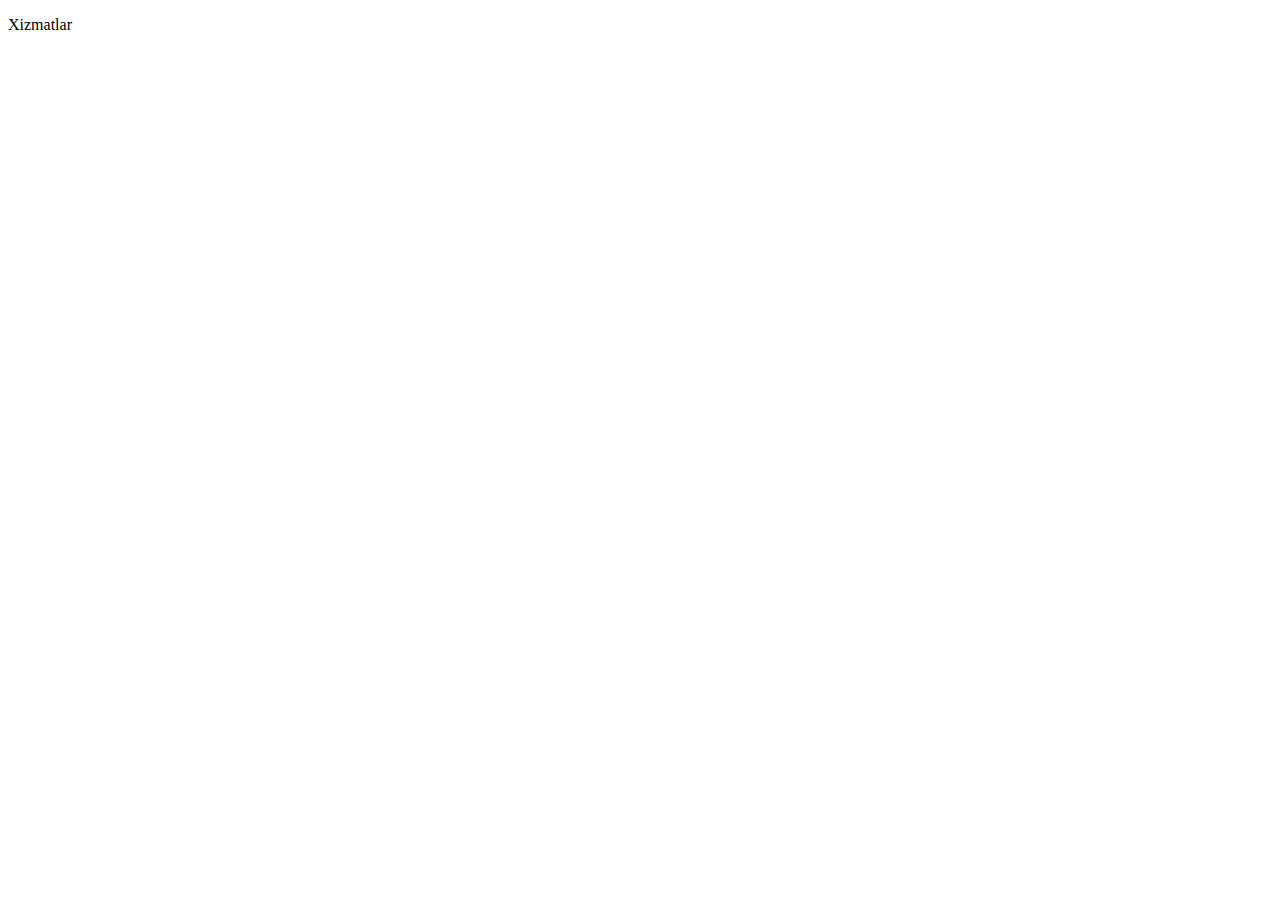
==== services.html @ 5ec57f97 "Initial commit" ====
<!DOCTYPE html>
<html lang="en">
<head>
    <meta charset="UTF-8">
    <meta http-equiv="X-UA-Compatible" content="IE=edge">
    <meta name="viewport" content="width=device-width, initial-scale=1.0">
    <title>Xizmatlar</title>
</head>
<body>
    <p>Xizmatlar</p>
</body>
</html>
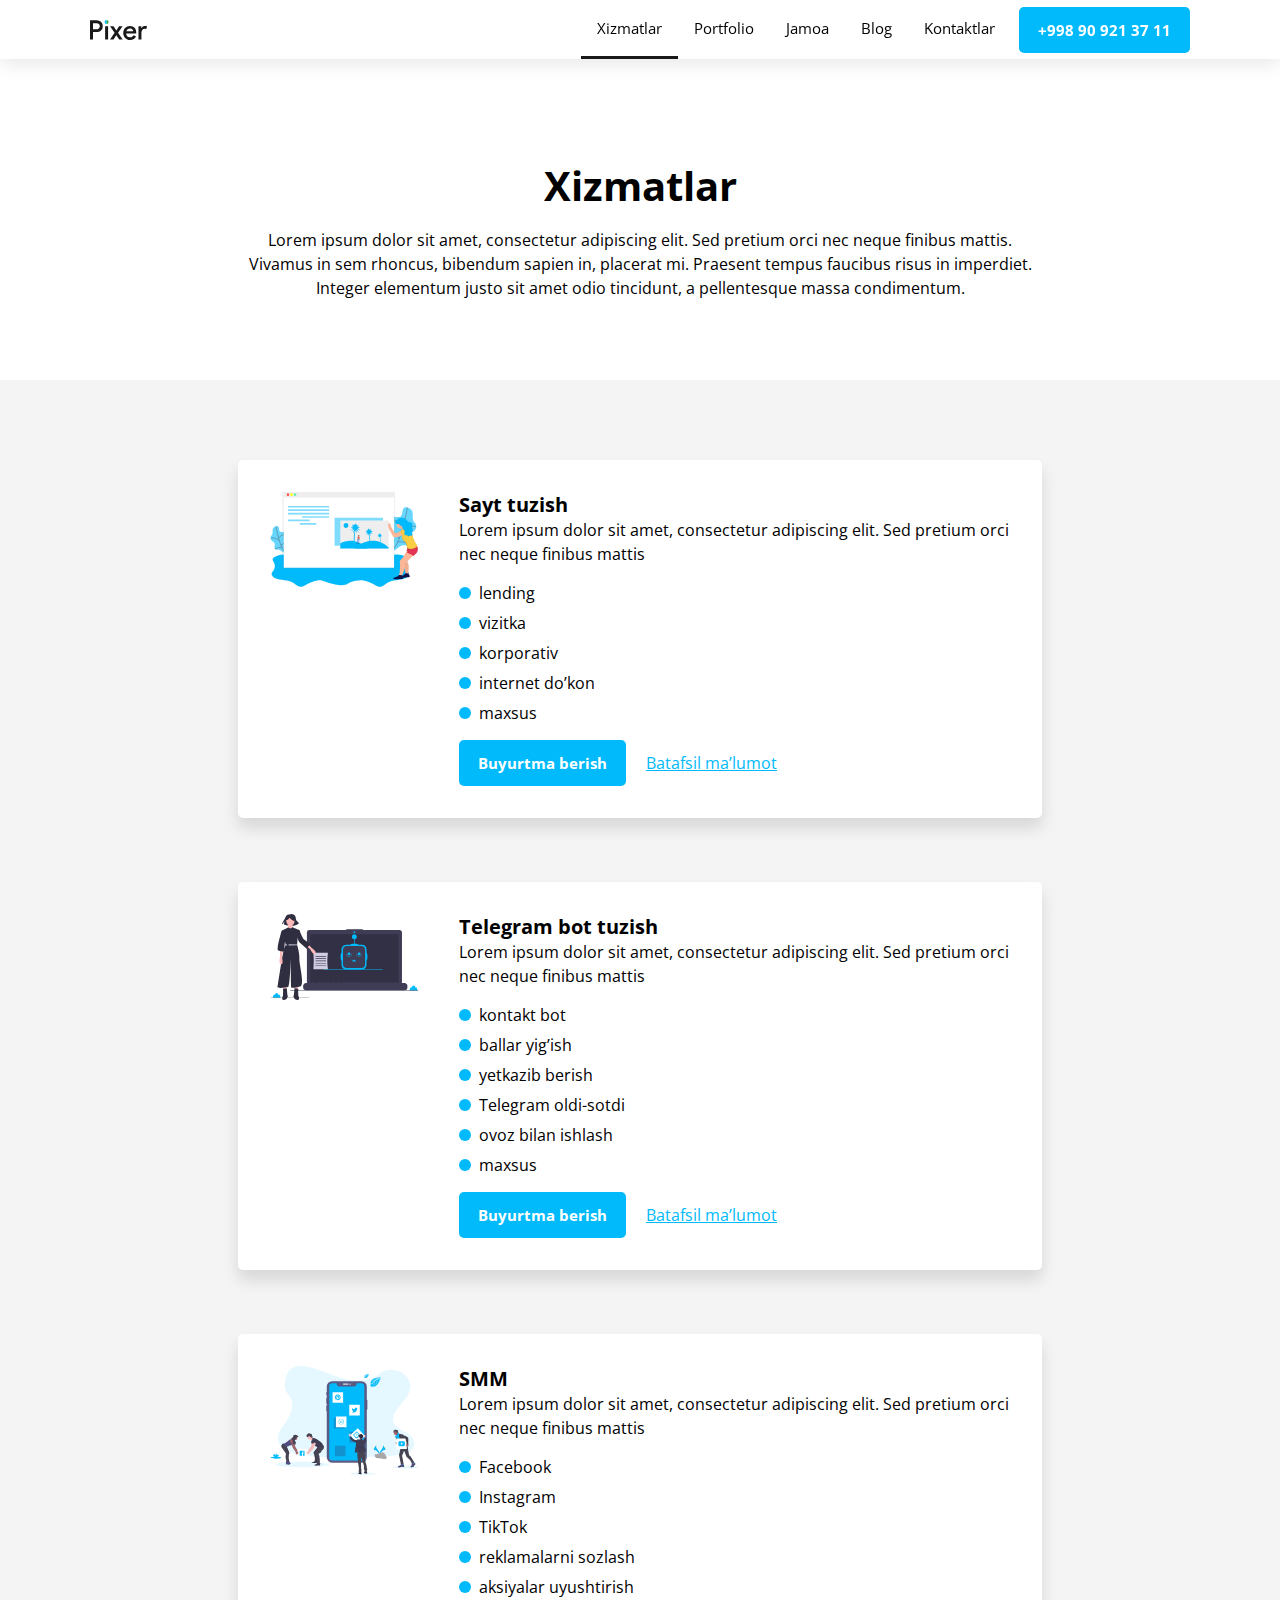
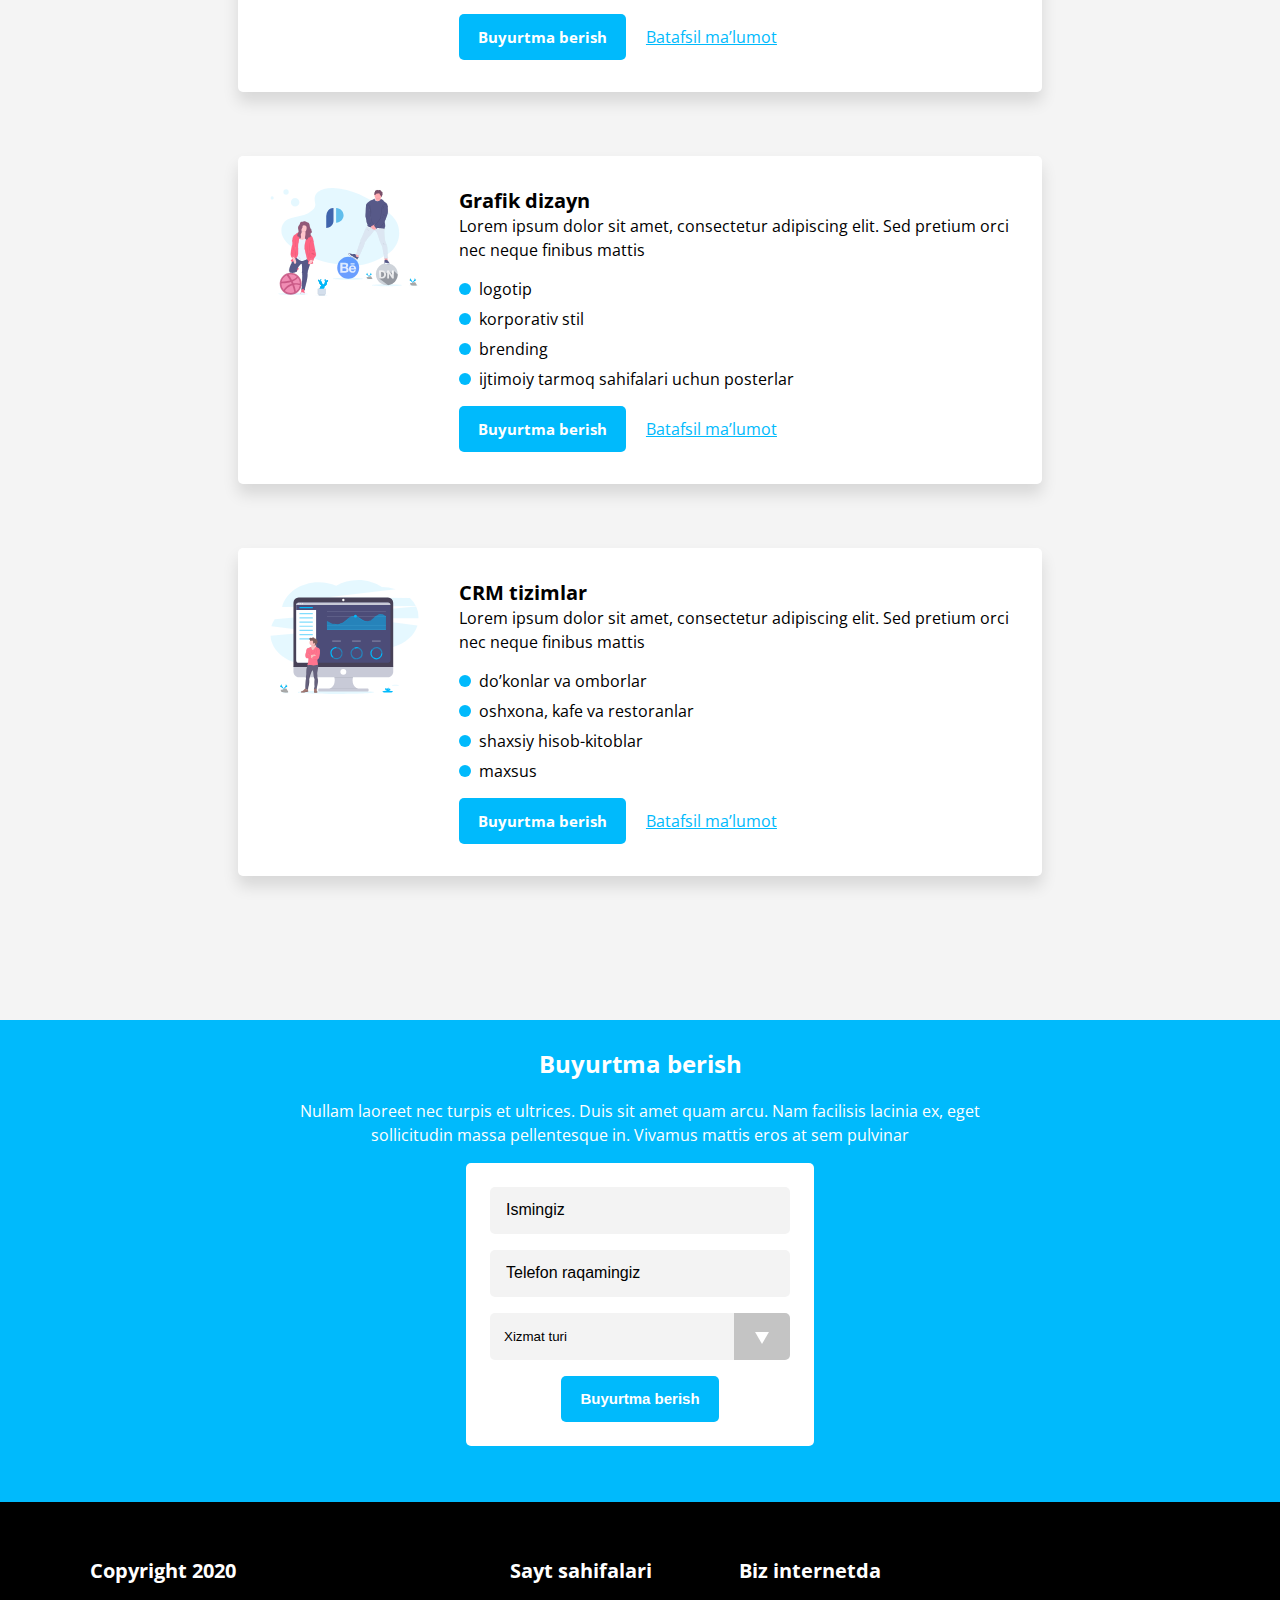
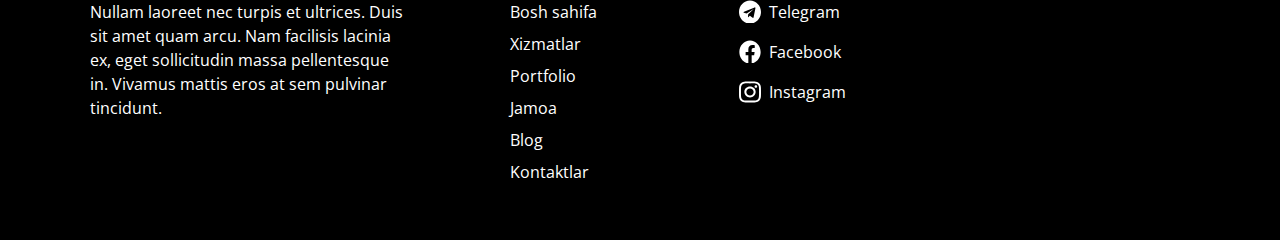
==== commit c708f0fb: "add services page and drop down header" ====
--- a/services.html
+++ b/services.html
@@ -1,12 +1,235 @@
 <!DOCTYPE html>
-<html lang="en">
+<html lang="uz">
 <head>
     <meta charset="UTF-8">
     <meta http-equiv="X-UA-Compatible" content="IE=edge">
     <meta name="viewport" content="width=device-width, initial-scale=1.0">
     <title>Xizmatlar</title>
+    
+    <link rel="stylesheet" href="./css/services.css">
 </head>
 <body>
-    <p>Xizmatlar</p>
-</body>
-</html>+    <!-- header start -->
+    <header>
+        <div class="container">
+            <div class="site-header">
+                <a class="site-logo" href="./index.html"><img class="site-logo-img" src="./images/header-logo.svg"
+                    width="58" height="20" alt="pixer logo"></a>
+                    
+                    <div class="site-navbar">
+                        <ul class="navbar-list">
+                            <li class="navbar-list-item navbar-link-services"><a class="navbar-link" href="./services.html">Xizmatlar</a></li>
+                            <li class="navbar-list-item"><a class="navbar-link" href="./portfolio.html">Portfolio</a></li>
+                            <li class="navbar-list-item"><a class="navbar-link" href="./team.html">Jamoa</a></li>
+                            <li class="navbar-list-item"><a class="navbar-link" href="./blog.html">Blog</a></li>
+                            <li class="navbar-list-item"><a class="navbar-link" href="./contacts.html">Kontaktlar</a></li>
+                        </ul>
+                        
+                        <a class="section-buttons" href="tel:+998909213711">+998 90 921 37 11</a>
+                    </div>
+                </div>
+            </div>
+        </header>
+        <!-- header finish -->
+        
+        
+        <main>
+            <section class="services-section">
+                <div class="container">
+                    <div class="services-box">
+                        <h2 class="services-theme">Xizmatlar</h2>
+                        <p class="services-info-text">Lorem ipsum dolor sit amet, consectetur adipiscing elit. Sed pretium orci nec neque finibus mattis. Vivamus in sem rhoncus, bibendum sapien in, placerat mi. Praesent tempus faucibus risus in imperdiet. Integer elementum justo sit amet odio tincidunt, a pellentesque massa condimentum.
+                        </p>
+                    </div>
+                </div>
+            </section>
+            
+            <section class="services-list-section">
+                <div class="container">
+                    <ul class="services-list">
+                        <li class="services-list-item">
+                            <div class="services-list-item-box">
+                                <h3 class="services-item-theme">Sayt tuzish</h3>
+                                <p class="services-item-text services-info-text">
+                                    Lorem ipsum dolor sit amet, consectetur adipiscing elit. Sed pretium orci nec neque finibus mattis
+                                </p>
+                                
+                                <ul class="services-second-list">
+                                    <li class="services-second-list-item">lending</li>
+                                    <li class="services-second-list-item">vizitka</li>
+                                    <li class="services-second-list-item">korporativ</li>
+                                    <li class="services-second-list-item">internet do’kon</li>
+                                    <li class="services-second-list-item">maxsus</li>
+                                </ul>
+                                
+                                <div class="services-list-link-box">
+                                    <a href="#" target="blank" class="services-link-book section-buttons">Buyurtma berish</a>
+                                    <a href="#" target="blank" class="services-link-info services-under-link-item">Batafsil ma’lumot</a>
+                                </div>
+                            </div>
+                            
+                        </li>
+                        <li class="services-list-item services-telegram-list">
+                            <div class="services-list-item-box">
+                                <h3 class="services-item-theme">Telegram bot tuzish</h3>
+                                <p class="services-item-text services-info-text">
+                                    Lorem ipsum dolor sit amet, consectetur adipiscing elit. Sed pretium orci nec neque finibus mattis
+                                </p>
+                                
+                                <ul class="services-second-list">
+                                    <li class="services-second-list-item">kontakt bot</li>
+                                    <li class="services-second-list-item">ballar yig’ish</li>
+                                    <li class="services-second-list-item">yetkazib berish</li>
+                                    <li class="services-second-list-item">Telegram oldi-sotdi</li>
+                                    <li class="services-second-list-item">ovoz bilan ishlash</li>
+                                    <li class="services-second-list-item">maxsus</li>
+                                </ul>
+                                
+                                <div class="services-list-link-box">
+                                    <a href="#" target="blank" class="services-link-book section-buttons">Buyurtma berish</a>
+                                    <a href="#" target="blank" class="services-link-info services-under-link-item">Batafsil ma’lumot</a>
+                                </div>
+                            </div>
+                            
+                        </li>
+                        <li class="services-list-item services-smm-list">
+                            <div class="services-list-item-box">
+                                <h3 class="services-item-theme">SMM</h3>
+                                <p class="services-item-text services-info-text">
+                                    Lorem ipsum dolor sit amet, consectetur adipiscing elit. Sed pretium orci nec neque finibus mattis
+                                </p>
+                                
+                                <ul class="services-second-list">
+                                    <li class="services-second-list-item">Facebook</li>
+                                    <li class="services-second-list-item">Instagram</li>
+                                    <li class="services-second-list-item">TikTok</li>
+                                    <li class="services-second-list-item">reklamalarni sozlash</li>
+                                    <li class="services-second-list-item">aksiyalar uyushtirish</li>
+                                </ul>
+                                
+                                <div class="services-list-link-box">
+                                    <a href="#" target="blank" class="services-link-book section-buttons">Buyurtma berish</a>
+                                    <a href="#" target="blank" class="services-link-info services-under-link-item">Batafsil ma’lumot</a>
+                                </div>
+                            </div>
+                            
+                        </li>
+                        <li class="services-list-item services-grapihic-list">
+                            <div class="services-list-item-box">
+                                <h3 class="services-item-theme">Grafik dizayn</h3>
+                                <p class="services-item-text services-info-text">
+                                    Lorem ipsum dolor sit amet, consectetur adipiscing elit. Sed pretium orci nec neque finibus mattis
+                                </p>
+                                
+                                <ul class="services-second-list">
+                                    <li class="services-second-list-item">logotip</li>
+                                    <li class="services-second-list-item">korporativ stil</li>
+                                    <li class="services-second-list-item">brending</li>
+                                    <li class="services-second-list-item">ijtimoiy tarmoq sahifalari uchun posterlar</li>
+                                </ul>
+                                
+                                <div class="services-list-link-box">
+                                    <a href="#" target="blank" class="services-link-book section-buttons">Buyurtma berish</a>
+                                    <a href="#" target="blank" class="services-link-info services-under-link-item">Batafsil ma’lumot</a>
+                                </div>
+                            </div>
+                            
+                        </li>
+                        <li class="services-list-item services-crm-list">
+                            <div class="services-list-item-box">
+                                <h3 class="services-item-theme">CRM tizimlar</h3>
+                                <p class="services-item-text services-info-text">
+                                    Lorem ipsum dolor sit amet, consectetur adipiscing elit. Sed pretium orci nec neque finibus mattis
+                                </p>
+                                
+                                <ul class="services-second-list">
+                                    <li class="services-second-list-item">do’konlar va omborlar</li>
+                                    <li class="services-second-list-item">oshxona, kafe va restoranlar</li>
+                                    <li class="services-second-list-item">shaxsiy hisob-kitoblar</li>
+                                    <li class="services-second-list-item">maxsus</li>
+                                </ul>
+                                
+                                <div class="services-list-link-box">
+                                    <a href="#" target="blank" class="services-link-book section-buttons">Buyurtma berish</a>
+                                    <a href="#" target="blank" class="services-link-info services-under-link-item">Batafsil ma’lumot</a>
+                                </div>
+                            </div>
+                            
+                        </li>
+                    </ul>
+                </div>
+            </section>
+            
+            <section class="order" id="order">
+                <div class="container">
+                    <div class="order-top">
+                        <h2 class="order-top-theme">Buyurtma berish</h2>
+                        <p class="order-top-text">
+                            Nullam laoreet nec turpis et ultrices. Duis sit amet quam arcu. Nam facilisis lacinia ex, eget
+                            sollicitudin massa pellentesque in. Vivamus mattis eros at sem pulvinar
+                        </p>
+                    </div>
+                    
+                    <form class="order-form" action="https://echo.htmlacademy.ru/courses" method="post" autocomplete="off">
+                        
+                        <label>
+                            <input class="site-order-item" type="text" placeholder="Ismingiz" aria-label="Ismingiz"
+                            name="your name" required>
+                        </label>
+                        <label>
+                            <input class="site-order-item" type="tel" placeholder="Telefon raqamingiz"
+                            aria-label="Telefon raqamingiz" name="your number" required>
+                        </label>
+                        
+                        <select class="order-list" name="order-list">
+                            <option value="xizmatturi" selected disabled>Xizmat turi</option>
+                            <option value="Vebsayttuzish">Vebsayt tuzish</option>
+                            <option value="Telegrambot">Telegram bot</option>
+                            <option value="SMM">SMM</option>
+                            <option value="Grafikdizayn">Grafik dizayn</option>
+                            <option value="CRMtizimlar">CRM tizimlar</option>
+                        </select>
+                        
+                        <button class="section-buttons order-button hero-link" type="submit">Buyurtma berish</button>
+                    </form>
+                </div>
+            </section>
+        </main>
+        
+        <footer class="site-footer">
+            <div class="container">
+                <div class="footer-inner">
+                    <div class="footer-inner-start">
+                        <p class="footer-theme">Copyright 2020</p>
+                        <p class="footer-text">
+                            Nullam laoreet nec turpis et ultrices. Duis sit amet quam arcu. Nam facilisis lacinia ex,
+                            eget
+                            sollicitudin massa pellentesque in. Vivamus mattis eros at sem pulvinar tincidunt.
+                        </p>
+                    </div>
+                    <div class="site-pages-box">
+                        <p class="pages-item-theme">Sayt sahifalari</p>
+                        
+                        <ul class="site-pages-list">
+                            <li class="site-pages-list-item"><a class="footer-links" href="./index.html">Bosh sahifa</a></li>
+                            <li class="site-pages-list-item"><a class="footer-links" href="./services.html">Xizmatlar</a></li>
+                            <li class="site-pages-list-item"><a class="footer-links" href="./portfolio.html">Portfolio</a></li>
+                            <li class="site-pages-list-item"><a class="footer-links" href="./team.html">Jamoa</a></li>
+                            <li class="site-pages-list-item"><a class="footer-links" href="./blog.html">Blog</a></li>
+                            <li class="site-pages-list-item"><a class="footer-links" href="./contacts.html">Kontaktlar</a></li>
+                        </ul>
+                    </div>
+                    <div class="out-internet">
+                        <p class="pages-item-theme">Biz internetda</p>
+                        
+                        <ul class="socials-list">
+                            <li class="socials-list-item"><a class="socials-links telegram" href="#">Telegram</a></li>
+                            <li class="socials-list-item"><a class="socials-links facebook" href="#">Facebook</a></li>
+                            <li class="socials-list-item"><a class="socials-links instagram" href="#">Instagram</a></li>
+                        </ul>
+                    </div>
+                </div>
+            </div>
+        </footer>
+    </body>
+    </html>--- a/css/services.css
+++ b/css/services.css
@@ -0,0 +1,510 @@
+:root {
+    --fontregular: 400;
+    --font700: 700;
+    --colorblack: #000;
+    --colorblue: #00BAFC;
+    --colorwhite: #fff;
+}
+
+/* open-sans-regular - latin_cyrillic */
+@font-face {
+    font-family: "Open Sans";
+    font-style: normal;
+    font-weight: 400;
+    src: url("../fonts/open-sans-v29-latin_cyrillic-regular.woff2") format("woff2"),
+    url("../fonts/open-sans-v29-latin_cyrillic-regular.woff") format("woff");
+}
+
+/* open-sans-700 - latin_cyrillic */
+@font-face {
+    font-family: "Open Sans";
+    font-style: normal;
+    font-weight: 700;
+    src: url("../fonts/open-sans-v29-latin_cyrillic-700.woff2") format("woff2"),
+    url("../fonts/open-sans-v29-latin_cyrillic-700.woff") format("woff");
+}
+
+* {
+    -webkit-box-sizing: border-box;
+    box-sizing: border-box;
+}
+
+body {
+    margin: 0;
+    padding: 0;
+    font-family: "Open Sans", "Arial", sans-serif;
+}
+
+.container {
+    max-width: 1140px;
+    margin-right: auto;
+    margin-left: auto;
+    padding-right: 20px;
+    padding-left: 20px;
+}
+header {
+    width: 100%;
+    position: fixed;
+    background: var(--colorwhite);
+    -webkit-box-shadow: 0px 4px 20px #0000001a;
+    box-shadow: 0px 4px 20px #0000001a;
+}
+
+.site-header {
+    display: -webkit-box;
+    display: -ms-flexbox;
+    display: flex;
+    -webkit-box-align: center;
+    -ms-flex-align: center;
+    align-items: center;
+}
+
+.site-logo:hover {
+    opacity: 0.8;
+}
+
+.site-logo:active {
+    opacity: 0.4;
+}
+
+.site-logo-img {
+    display: block;
+}
+
+.site-navbar {
+    margin-left: auto;
+    display: -webkit-box;
+    display: -ms-flexbox;
+    display: flex;
+    -webkit-box-align: center;
+    -ms-flex-align: center;
+    align-items: center;
+}
+
+.navbar-list {
+    margin: 0 8px 0 0;
+    padding: 0;
+    display: -webkit-box;
+    display: -ms-flexbox;
+    display: flex;
+}
+
+.navbar-list-item {
+    padding: 16px;
+    list-style: none;
+    border-bottom: 3px solid transparent;
+}
+
+.navbar-link {
+    font-weight: var(--fontregular);
+    font-size: 15px;
+    line-height: 24px;
+    color: var(--colorblack);
+    text-decoration: none;
+    
+}
+.navbar-link-services{
+    border-bottom: 3px solid #191919;
+}
+.navbar-list-item:hover {
+    border-bottom: 3px solid #191919;
+}
+
+.navbar-list-item:active {
+    color: var(--colorwhite);
+    border-bottom: 3px solid transparent;
+    background: #191919b3;
+}
+.navbar-list-item:active .navbar-link {
+    color: var(--colorwhite);
+}
+
+.section-buttons {
+    display: inline-block;
+    padding: 8px 16px;
+    font-weight: var(--font700);
+    font-size: 15px;
+    line-height: 24px;
+    color: var(--colorwhite);
+    border-radius: 5px;
+    text-decoration: none;
+    background-color: var(--colorblue);
+    border: 3px solid transparent;
+}
+.section-buttons:hover {
+    color: var(--colorblue);
+    border: 3px solid var(--colorblue);
+    border-radius: 5px;
+    background-color: var(--colorwhite);
+    
+}
+
+.section-buttons:active {
+    color: var(--colorwhite);
+    background: #00bafc99;
+    border: 3px solid transparent;
+}
+
+.services-section{
+    padding-top: 160px;
+    padding-bottom: 80px;
+}
+.services-box{
+    margin-right: auto;
+    margin-left: auto;
+    width: 800px;
+    text-align: center;
+}
+.services-theme{
+    margin: 0;
+    margin-bottom: 16px;
+    font-weight: var(--font700);
+    font-size: 40px;
+    line-height: 130%;
+    color: var(--colorblack);
+}
+.services-info-text{
+    margin: 0;
+    font-weight: var(--fontregular);
+    font-size: 16px;
+    line-height: 24px;
+    color: var(--colorblack);
+}
+
+.services-list-section{
+    padding: 80px 0px;
+    background-color: #F4F4F4;
+}
+
+.services-list{
+    margin: 0;
+    padding: 0;
+    list-style: none;
+}
+.services-list-item{
+    margin-right: auto;
+    margin-left: auto;
+    display: flex;
+    width: 804px;
+    margin-bottom: 64px;
+    padding: 32px 32px;
+    background-color: var(--colorwhite);
+    box-shadow: 0px 10px 16px #0000001f;
+    border-radius: 5px;
+}
+.services-list-item::before{
+    content: "";
+    background-image: url(../images/vebsayt-tuzish.svg);
+    display: inline-block;
+    width: 200px;
+    height: 128px;
+    margin-right: 40px;
+    background-repeat: no-repeat;
+    background-size: contain;
+}
+.services-telegram-list::before{
+    background-image: url(../images/telegram-bot.svg);
+}
+.services-smm-list::before{
+    background-image: url(../images/smm.svg);
+}
+.services-grapihic-list::before{
+    background-image: url(../images/grafic-design.svg);
+}
+.services-crm-list::before{
+    background-image: url(../images/crm.svg);
+}
+.services-item-theme{
+    margin: 0;
+    font-weight: var(--font700);
+    font-size: 20px;
+    line-height: 130%;
+    color: var(--colorblack);
+}
+.services-item-text{
+    margin-bottom: 16px;
+}
+
+.services-second-list{
+    margin: 0;
+    padding: 0;
+    margin-bottom: 16px;
+    list-style: none;
+}
+.services-second-list-item{
+    margin-bottom: 8px;
+}
+.services-second-list-item:last-child{
+    margin-bottom: 0;
+}
+.services-second-list-item::before{
+    content: "";
+    width: 12px;
+    height: 12px;
+    background-color: #00BAFC;
+    border: none;
+    border-radius: 50%;
+    display: inline-block;
+    margin-right: 8px;
+}
+.services-under-link-item{
+    margin-left: 16px;
+    font-weight: var(--fontregular);
+    font-size: 16px;
+    line-height: 24px;
+    text-align: center;
+    -webkit-text-decoration-line: underline;
+    text-decoration-line: underline;
+    color: var(--colorblue);
+}
+
+
+.order-top {
+    margin-right: auto;
+    margin-left: auto;
+    margin-bottom: 16px;
+    width: 719px;
+    text-align: center;
+}
+
+/*! order style start */
+.order {
+    padding-top: 8px;
+    padding-bottom: 56px;
+    background-color: var(--colorblue);
+}
+
+.order-top-theme {
+    font-weight: var(--font700);
+    font-size: 24px;
+    line-height: 130%;
+    text-align: center;
+    color: var(--colorwhite);
+}
+
+.order-top-text {
+    font-weight: var(--fontregular);
+    font-size: 16px;
+    line-height: 150%;
+    text-align: center;
+    color: var(--colorwhite);
+}
+
+.order-form {
+    width: 348px;
+    margin-right: auto;
+    margin-left: auto;
+    padding: 24px;
+    background-color: var(--colorwhite);
+    border-radius: 5px;
+}
+
+.site-order-item {
+    margin-bottom: 16px;
+    padding: 16px;
+    display: block;
+    width: 100%;
+    background: #F3F3F3;
+    border-radius: 5px;
+    border: none;
+}
+
+.site-order-item::-webkit-input-placeholder {
+    font-weight: var(--fontregular);
+    font-size: 16px;
+    line-height: 150%;
+    color: var(--colorblack);
+}
+
+.site-order-item::-moz-placeholder {
+    font-weight: var(--fontregular);
+    font-size: 16px;
+    line-height: 150%;
+    color: var(--colorblack);
+}
+
+.site-order-item:-ms-input-placeholder {
+    font-weight: var(--fontregular);
+    font-size: 16px;
+    line-height: 150%;
+    color: var(--colorblack);
+}
+
+.site-order-item::-ms-input-placeholder {
+    font-weight: var(--fontregular);
+    font-size: 16px;
+    line-height: 150%;
+    color: var(--colorblack);
+}
+
+.site-order-item::placeholder {
+    font-weight: var(--fontregular);
+    font-size: 16px;
+    line-height: 150%;
+    color: var(--colorblack);
+}
+
+.order-list {
+    margin-bottom: 16px;
+    padding-top: 16px;
+    padding-bottom: 16px;
+    padding-left: 14px;
+    width: 100%;
+    background: #F3F3F3;
+    border-radius: 5px;
+    border: none;
+    appearance: none;
+    background-image: url(../images/services-form-back.svg);
+    background-repeat: no-repeat;
+    /* background-size: 15px; */
+    background-position: top -5px right 0;
+    
+}
+
+.order-list>option {
+    font-weight: var(--fontregular);
+    font-size: 16px;
+    line-height: 150%;
+    color: var(--colorblack);
+}
+
+.order-button {
+    display: -webkit-box;
+    display: -ms-flexbox;
+    display: flex;
+    margin-right: auto;
+    margin-left: auto;
+}
+
+footer {
+    padding-top: 56px;
+    padding-bottom: 56px;
+    background-color: var(--colorblack);
+}
+.footer-inner{
+    display: -webkit-box;
+    display: -ms-flexbox;
+    display: flex;
+}
+.footer-inner-start {
+    margin-right: 100px;
+    width: 320px;
+}
+
+.footer-theme {
+    margin: 0;
+    margin-bottom: 16px;
+    font-weight: var(--font700);
+    font-size: 20px;
+    line-height: 130%;
+    color: var(--colorwhite);
+}
+
+.footer-text {
+    margin: 0;
+    font-weight: var(--fontregular);
+    font-size: 16px;
+    line-height: 150%;
+    color: var(--colorwhite);
+}
+
+.pages-item-theme {
+    margin: 0;
+    font-weight: var(--font700);
+    font-size: 20px;
+    line-height: 130%;
+    color: var(--colorwhite);
+}
+
+.site-pages-box{
+    margin-right: 87px;
+}
+.site-pages-list {
+    margin: 0;
+    padding: 0;
+}
+
+.site-pages-list-item {
+    margin-bottom: 8px;
+    list-style: none;
+}
+
+.site-pages-list-item:nth-child(6) {
+    margin-bottom: 0;
+}
+
+.footer-links {
+    text-decoration: none;
+    font-weight: var(--fontregular);
+    font-size: 16px;
+    line-height: 24px;
+    color: var(--colorwhite);
+}
+.footer-links:hover{
+    color: var(--colorblue);
+}
+.footer-links:active{
+    opacity: 0.6;
+    color: var(--colorblue);
+}
+.pages-item-theme{
+    margin: 0;
+    margin-bottom: 16px;
+}
+
+.socials-list {
+    margin: 0;
+    padding: 0;
+}
+
+.socials-list-item {
+    margin: 0;
+    margin-bottom: 8px;
+    list-style: none;
+}
+
+.socials-links {
+    display: -webkit-box;
+    display: -ms-flexbox;
+    display: flex;
+    font-weight: var(--fontregular);
+    font-size: 16px;
+    line-height: 24px;
+    color: var(--colorwhite);
+    text-decoration: none;
+}
+
+.telegram::before{
+    margin-right: 8px;
+    margin-bottom: 9px;
+    display: inline-block;
+    content: "";
+    background-image: url(../images/telegram.svg);
+    width: 22px;
+    height: 23px;
+}
+.facebook::before{
+    margin-right: 8px;
+    margin-bottom: 9px;
+    display: inline-block;
+    content: "";
+    background-image: url(../images/facebook.svg);
+    width: 22px;
+    height: 23px;
+}
+.instagram::before{
+    margin-right: 8px;
+    margin-bottom: 9px;
+    display: inline-block;
+    content: "";
+    background-image: url(../images/instagram.svg);
+    width: 22px;
+    height: 23px;
+}
+.socials-links:hover{
+    color: var(--colorblue);
+}
+.socials-links:active{
+    opacity: 0.6;
+    color: var(--colorblue);
+}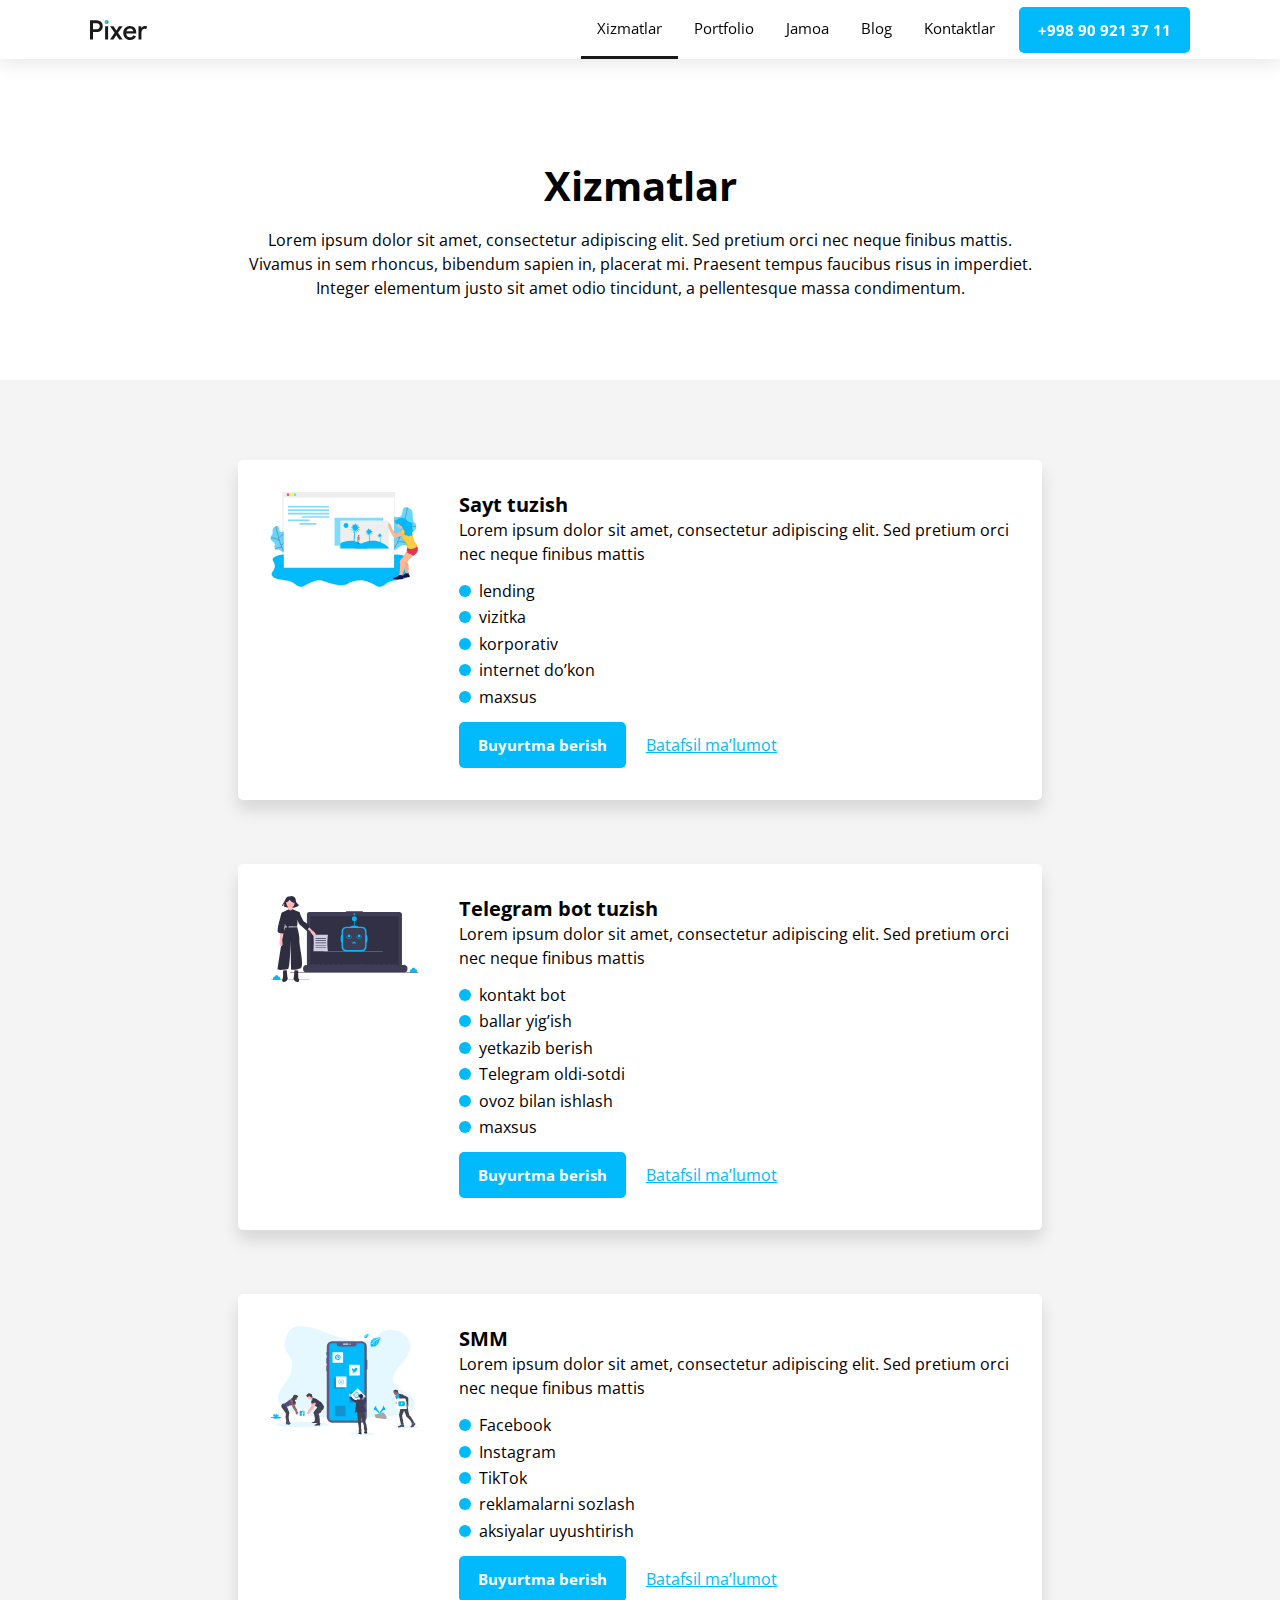
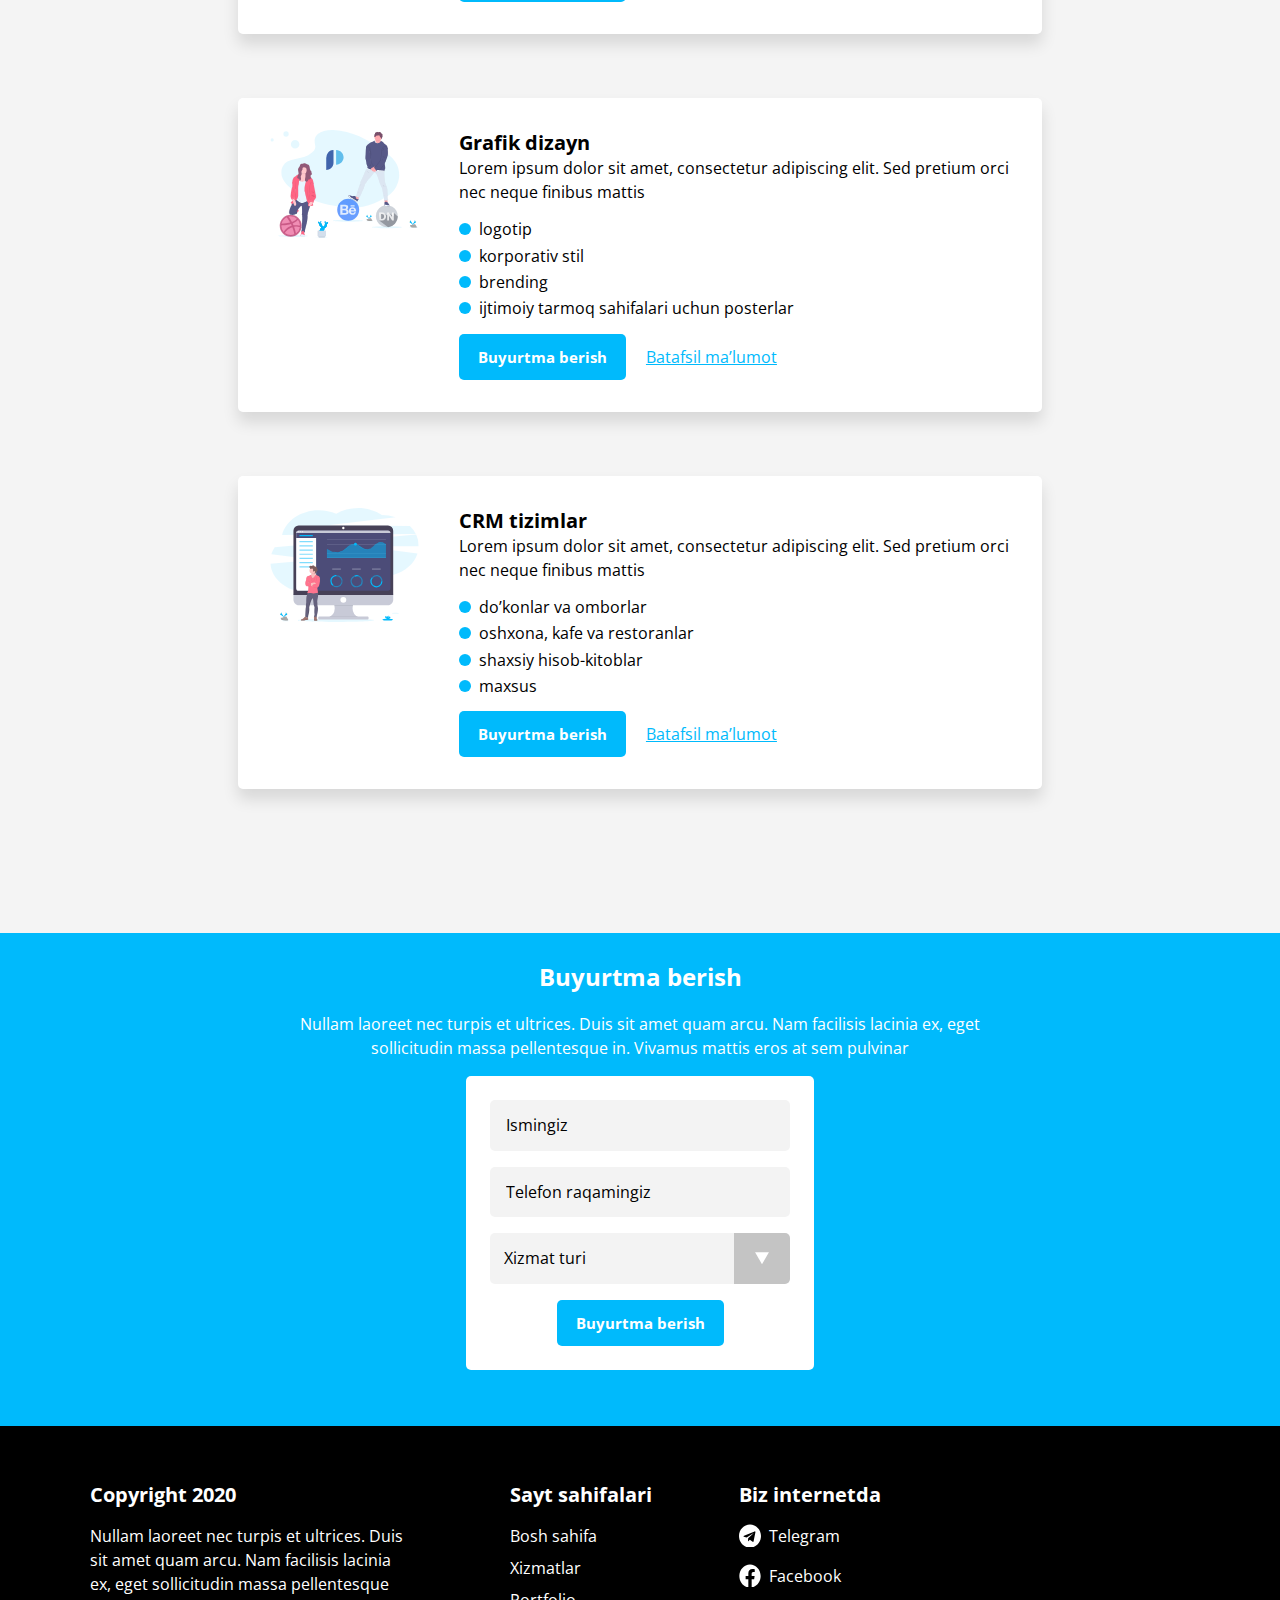
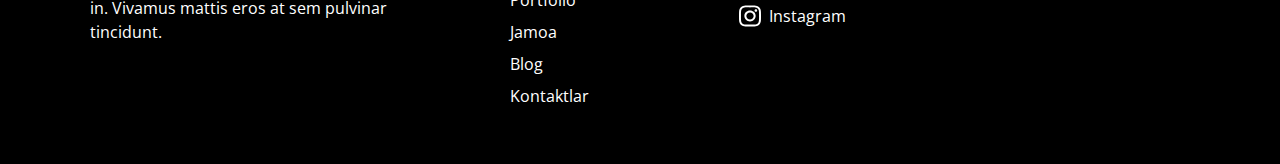
==== commit 94e0aaab: "autoprefix and minifiry" ====
--- a/services.html
+++ b/services.html
@@ -6,7 +6,8 @@
     <meta name="viewport" content="width=device-width, initial-scale=1.0">
     <title>Xizmatlar</title>
     
-    <link rel="stylesheet" href="./css/services.css">
+    <link rel="stylesheet" href="./css/services.mini.css">
+    <!-- <link rel="stylesheet" href="./css/services.css"> -->
 </head>
 <body>
     <!-- header start -->
@@ -18,7 +19,17 @@
                     
                     <div class="site-navbar">
                         <ul class="navbar-list">
-                            <li class="navbar-list-item navbar-link-services"><a class="navbar-link" href="./services.html">Xizmatlar</a></li>
+                            <li class="navbar-list-item navbar-link-services"><a class="navbar-link" href="./services.html">Xizmatlar</a>
+                                <ul class="drop-list">
+                                    <li class="drop-list-item">
+                                        <a href="./create-web-site.html" class="drop-list-item-link navbar-link">Vebsayt</a>
+                                    </li>
+                                    <li class="drop-list-item"><a href="./telegram-bot.html" class="drop-list-item-link navbar-link">Telegram bot</a></li>
+                                    <li class="drop-list-item"><a href="./smm.html" class="drop-list-item-link navbar-link">SMM</a></li>
+                                    <li class="drop-list-item"><a href="./grafic-design.html" class="drop-list-item-link navbar-link">Grafik dizayn</a></li>
+                                    <li class="drop-list-item"><a href="./crm.html" class="drop-list-item-link navbar-link">CRM tizim</a></li>
+                                </ul>
+                            </li>
                             <li class="navbar-list-item"><a class="navbar-link" href="./portfolio.html">Portfolio</a></li>
                             <li class="navbar-list-item"><a class="navbar-link" href="./team.html">Jamoa</a></li>
                             <li class="navbar-list-item"><a class="navbar-link" href="./blog.html">Blog</a></li>
@@ -212,7 +223,9 @@
                         
                         <ul class="site-pages-list">
                             <li class="site-pages-list-item"><a class="footer-links" href="./index.html">Bosh sahifa</a></li>
-                            <li class="site-pages-list-item"><a class="footer-links" href="./services.html">Xizmatlar</a></li>
+                            <li class="site-pages-list-item"><a class="footer-links" href="./services.html">Xizmatlar</a>
+                                
+                            </li>
                             <li class="site-pages-list-item"><a class="footer-links" href="./portfolio.html">Portfolio</a></li>
                             <li class="site-pages-list-item"><a class="footer-links" href="./team.html">Jamoa</a></li>
                             <li class="site-pages-list-item"><a class="footer-links" href="./blog.html">Blog</a></li>
--- a/css/services.mini.css
+++ b/css/services.mini.css
@@ -0,0 +1 @@
+/*! normalize.css v8.0.1 | MIT License | github.com/necolas/normalize.css */button,hr,input{overflow:visible}progress,sub,sup{vertical-align:baseline}.navbar-list-item:first-child,sub,sup{position:relative}.order-top,.order-top-text,.order-top-theme,.services-box{text-align:center}html{line-height:1.15;-webkit-text-size-adjust:100%}.navbar-list-item:first-child:hover .drop-list,.site-logo-img,details,main{display:block}h1{font-size:2em;margin:.67em 0}hr{-webkit-box-sizing:content-box;box-sizing:content-box;height:0}[type=checkbox],[type=radio],legend{-webkit-box-sizing:border-box;padding:0}code,kbd,pre,samp{font-family:monospace,monospace;font-size:1em}a{background-color:transparent}abbr[title]{border-bottom:none;text-decoration:underline;-webkit-text-decoration:underline dotted;text-decoration:underline dotted}b,strong{font-weight:bolder}small{font-size:80%}sub,sup{font-size:75%;line-height:0}sub{bottom:-.25em}sup{top:-.5em}img{border-style:none}button,input,optgroup,select,textarea{font-family:inherit;font-size:100%;line-height:1.15;margin:0}button,select{text-transform:none}[type=button],[type=reset],[type=submit],button{-webkit-appearance:button}[type=button]::-moz-focus-inner,[type=reset]::-moz-focus-inner,[type=submit]::-moz-focus-inner,button::-moz-focus-inner{border-style:none;padding:0}[type=button]:-moz-focusring,[type=reset]:-moz-focusring,[type=submit]:-moz-focusring,button:-moz-focusring{outline:ButtonText dotted 1px}fieldset{padding:.35em .75em .625em}legend{box-sizing:border-box;color:inherit;display:table;max-width:100%;white-space:normal}textarea{overflow:auto}[type=checkbox],[type=radio]{box-sizing:border-box}[type=number]::-webkit-inner-spin-button,[type=number]::-webkit-outer-spin-button{height:auto}[type=search]{-webkit-appearance:textfield;outline-offset:-2px}[type=search]::-webkit-search-decoration{-webkit-appearance:none}::-webkit-file-upload-button{-webkit-appearance:button;font:inherit}.navbar-link,.section-buttons{font-size:15px;line-height:24px;text-decoration:none}summary{display:list-item}[hidden],template{display:none}:root{--fontregular:400;--font700:700;--colorblack:#000;--colorblue:#00BAFC;--colorwhite:#fff}@font-face{font-family:"Open Sans";font-style:normal;font-weight:400;src:url("../fonts/open-sans-v29-latin_cyrillic-regular.woff2") format("woff2"),url("../fonts/open-sans-v29-latin_cyrillic-regular.woff") format("woff")}@font-face{font-family:"Open Sans";font-style:normal;font-weight:700;src:url("../fonts/open-sans-v29-latin_cyrillic-700.woff2") format("woff2"),url("../fonts/open-sans-v29-latin_cyrillic-700.woff") format("woff")}*{-webkit-box-sizing:border-box;box-sizing:border-box}body{margin:0;padding:0;font-family:"Open Sans",Arial,sans-serif}.container{max-width:1140px;margin-right:auto;margin-left:auto;padding-right:20px;padding-left:20px}header{width:100%;position:fixed;background:var(--colorwhite);-webkit-box-shadow:0 4px 20px #0000001a;box-shadow:0 4px 20px #0000001a}.site-header{display:-webkit-box;display:-ms-flexbox;display:flex;-webkit-box-align:center;-ms-flex-align:center;align-items:center}.site-logo:hover{opacity:.8}.site-logo:active{opacity:.4}.site-navbar{margin-left:auto;display:-webkit-box;display:-ms-flexbox;display:flex;-webkit-box-align:center;-ms-flex-align:center;align-items:center}.drop-list-item{padding:8px 16px}.drop-list{position:absolute;left:-15px;top:58px;z-index:-1;padding:0;margin:0;width:130px;display:none;list-style:none;background-color:#fff}.drop-list-item:hover,.section-buttons{background-color:var(--colorblue)}.drop-list-item:hover .drop-list-item-link,.navbar-list-item:active .navbar-link{color:var(--colorwhite)}.navbar-list{margin:0 8px 0 0;padding:0;display:-webkit-box;display:-ms-flexbox;display:flex}.navbar-list-item{padding:16px;list-style:none;border-bottom:3px solid transparent}.navbar-link{font-weight:var(--fontregular);color:var(--colorblack)}.navbar-link-services,.navbar-list-item:hover{border-bottom:3px solid #191919}.navbar-list-item:active{color:var(--colorwhite);border-bottom:3px solid transparent;background:#191919b3}.section-buttons{display:inline-block;padding:8px 16px;font-weight:var(--font700);color:var(--colorwhite);border-radius:5px;border:3px solid transparent}.section-buttons:hover{color:var(--colorblue);border:3px solid var(--colorblue);border-radius:5px;background-color:var(--colorwhite)}.section-buttons:active{color:var(--colorwhite);background:#00bafc99;border:3px solid transparent}.order-list>option,.services-info-text,.services-item-theme,.services-theme{color:var(--colorblack)}.services-section{padding-top:160px;padding-bottom:80px}.services-box{margin-right:auto;margin-left:auto;width:800px}.services-theme{margin:0 0 16px;font-weight:var(--font700);font-size:40px;line-height:130%}.services-info-text{margin:0;font-weight:var(--fontregular);font-size:16px;line-height:24px}.services-list-section{padding:80px 0;background-color:#f4f4f4}.services-list{margin:0;padding:0;list-style:none}.services-list-item{margin-right:auto;margin-left:auto;display:-webkit-box;display:-ms-flexbox;display:flex;width:804px;margin-bottom:64px;padding:32px;background-color:var(--colorwhite);-webkit-box-shadow:0 10px 16px #0000001f;box-shadow:0 10px 16px #0000001f;border-radius:5px}.services-list-item::before{content:"";background-image:url(../images/vebsayt-tuzish.svg);display:inline-block;width:200px;height:128px;margin-right:40px;background-repeat:no-repeat;background-size:contain}.services-telegram-list::before{background-image:url(../images/telegram-bot.svg)}.services-smm-list::before{background-image:url(../images/smm.svg)}.services-grapihic-list::before{background-image:url(../images/grafic-design.svg)}.services-crm-list::before{background-image:url(../images/crm.svg)}.services-item-theme{margin:0;font-weight:var(--font700);font-size:20px;line-height:130%}.services-item-text{margin-bottom:16px}.services-second-list{margin:0 0 16px;padding:0;list-style:none}.order,footer{padding-bottom:56px}.services-second-list-item{margin-bottom:8px}.services-second-list-item:last-child,.site-pages-list-item:nth-child(6){margin-bottom:0}.services-second-list-item::before{content:"";width:12px;height:12px;background-color:#00bafc;border:none;border-radius:50%;display:inline-block;margin-right:8px}.facebook::before,.instagram::before,.telegram::before{margin-right:8px;margin-bottom:9px;display:inline-block;content:"";width:22px;height:23px}.services-under-link-item{margin-left:16px;font-weight:var(--fontregular);font-size:16px;line-height:24px;text-align:center;-webkit-text-decoration-line:underline;text-decoration-line:underline;color:var(--colorblue)}.order-button,.order-form,.order-top{margin-right:auto;margin-left:auto}.footer-text,.footer-theme,.order-top-text,.order-top-theme{color:var(--colorwhite)}.order-top{margin-bottom:16px;width:719px}/*! order style start */.order{padding-top:8px;background-color:var(--colorblue)}.order-top-theme{font-weight:var(--font700);font-size:24px;line-height:130%}.order-list>option,.order-top-text{font-weight:var(--fontregular);font-size:16px;line-height:150%}.order-form{width:348px;padding:24px;background-color:var(--colorwhite);border-radius:5px}.order-list,.site-order-item{margin-bottom:16px;width:100%}.site-order-item{padding:16px;display:block;background:#f3f3f3;border-radius:5px;border:none}.footer-inner,.order-button{display:-webkit-box;display:-ms-flexbox}.site-order-item::-webkit-input-placeholder{font-weight:var(--fontregular);font-size:16px;line-height:150%;color:var(--colorblack)}.site-order-item::-moz-placeholder{font-weight:var(--fontregular);font-size:16px;line-height:150%;color:var(--colorblack)}.site-order-item:-ms-input-placeholder{font-weight:var(--fontregular);font-size:16px;line-height:150%;color:var(--colorblack)}.site-order-item::-ms-input-placeholder{font-weight:var(--fontregular);font-size:16px;line-height:150%;color:var(--colorblack)}.site-order-item::placeholder{font-weight:var(--fontregular);font-size:16px;line-height:150%;color:var(--colorblack)}.order-list{padding-top:16px;padding-bottom:16px;padding-left:14px;background:url(../images/services-form-back.svg) top -5px right 0 no-repeat #f3f3f3;border-radius:5px;border:none;-webkit-appearance:none;-moz-appearance:none;appearance:none}.order-button{display:flex}footer{padding-top:56px;background-color:var(--colorblack)}.footer-inner{display:flex}.footer-inner-start{margin-right:100px;width:320px}.footer-theme{margin:0 0 16px;font-weight:var(--font700);font-size:20px;line-height:130%}.footer-text{margin:0;font-weight:var(--fontregular);font-size:16px;line-height:150%}.pages-item-theme{font-weight:var(--font700);font-size:20px;line-height:130%;color:var(--colorwhite)}.footer-links,.socials-links{font-weight:var(--fontregular);font-size:16px;line-height:24px;color:var(--colorwhite);text-decoration:none}.site-pages-box{margin-right:87px}.site-pages-list,.socials-list{margin:0;padding:0}.site-pages-list-item{margin-bottom:8px;list-style:none}.footer-links:hover,.socials-links:hover{color:var(--colorblue)}.footer-links:active,.socials-links:active{opacity:.6;color:var(--colorblue)}.pages-item-theme{margin:0 0 16px}.socials-list-item{margin:0 0 8px;list-style:none}.socials-links{display:-webkit-box;display:-ms-flexbox;display:flex}.telegram::before{background-image:url(../images/telegram.svg)}.facebook::before{background-image:url(../images/facebook.svg)}.instagram::before{background-image:url(../images/instagram.svg)}--- a/css/services.css
+++ b/css/services.css
@@ -1,3 +1,10 @@
+/*
+* Prefixed by https://autoprefixer.github.io
+* PostCSS: v8.4.14,
+* Autoprefixer: v10.4.7
+* Browsers: last 4 version
+*/
+
 :root {
     --fontregular: 400;
     --font700: 700;
@@ -80,7 +87,34 @@
     -ms-flex-align: center;
     align-items: center;
 }
-
+.drop-list-item{
+    padding: 8px 16px;
+    /* margin-top: 8px; */
+}
+.navbar-list-item:nth-child(1):hover .drop-list{
+    display: block;
+}
+.navbar-list-item:nth-child(1){
+    position: relative;
+}
+.drop-list{
+    position: absolute;
+    left: -15px;
+    top: 58px;
+    z-index: -1;
+    padding: 0;
+    margin: 0;
+    width: 130px;
+    display: none;
+    list-style: none;
+    background-color: #fff;
+}
+.drop-list-item:hover{
+    background-color: var(--colorblue);
+}
+.drop-list-item:hover  .drop-list-item-link{
+    color: var(--colorwhite);
+}
 .navbar-list {
     margin: 0 8px 0 0;
     padding: 0;
@@ -184,12 +218,15 @@
 .services-list-item{
     margin-right: auto;
     margin-left: auto;
+    display: -webkit-box;
+    display: -ms-flexbox;
     display: flex;
     width: 804px;
     margin-bottom: 64px;
     padding: 32px 32px;
     background-color: var(--colorwhite);
-    box-shadow: 0px 10px 16px #0000001f;
+    -webkit-box-shadow: 0px 10px 16px #0000001f;
+            box-shadow: 0px 10px 16px #0000001f;
     border-radius: 5px;
 }
 .services-list-item::before{
@@ -353,7 +390,9 @@
     background: #F3F3F3;
     border-radius: 5px;
     border: none;
-    appearance: none;
+    -webkit-appearance: none;
+       -moz-appearance: none;
+            appearance: none;
     background-image: url(../images/services-form-back.svg);
     background-repeat: no-repeat;
     /* background-size: 15px; */
